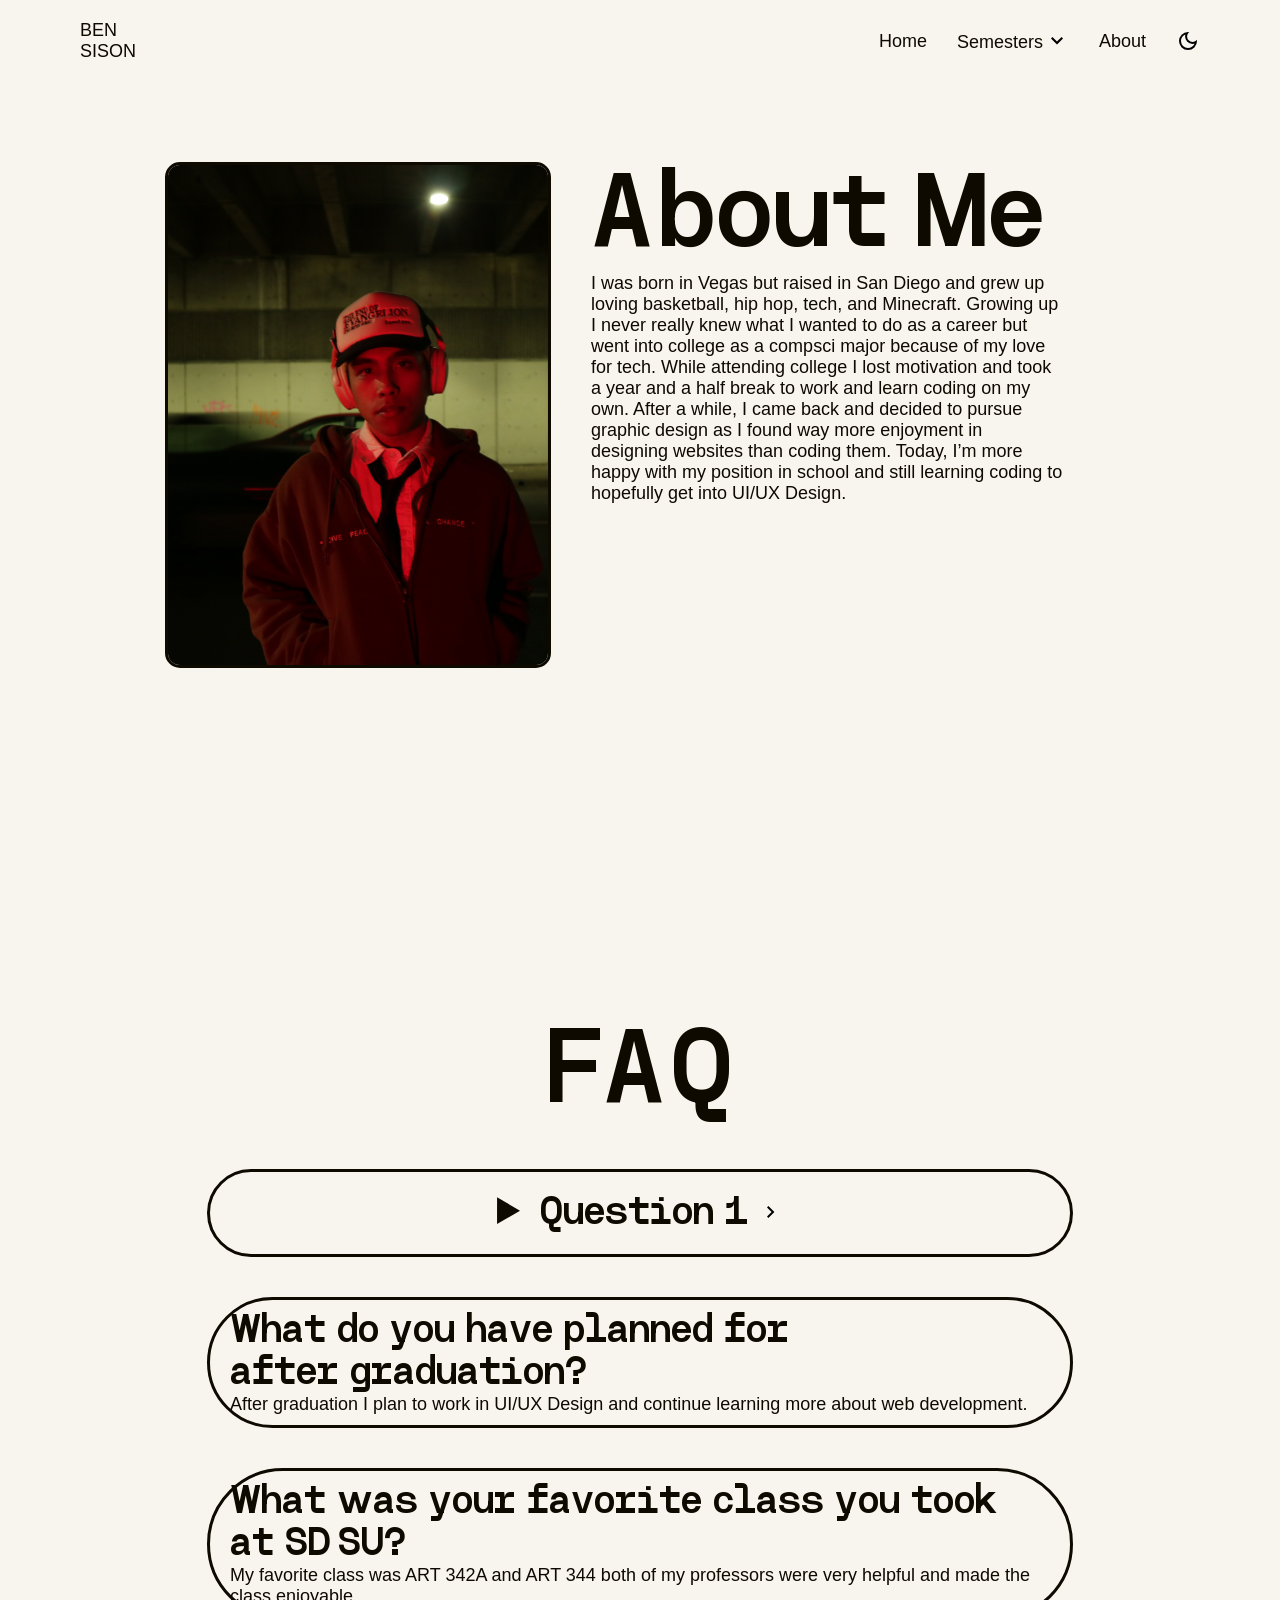
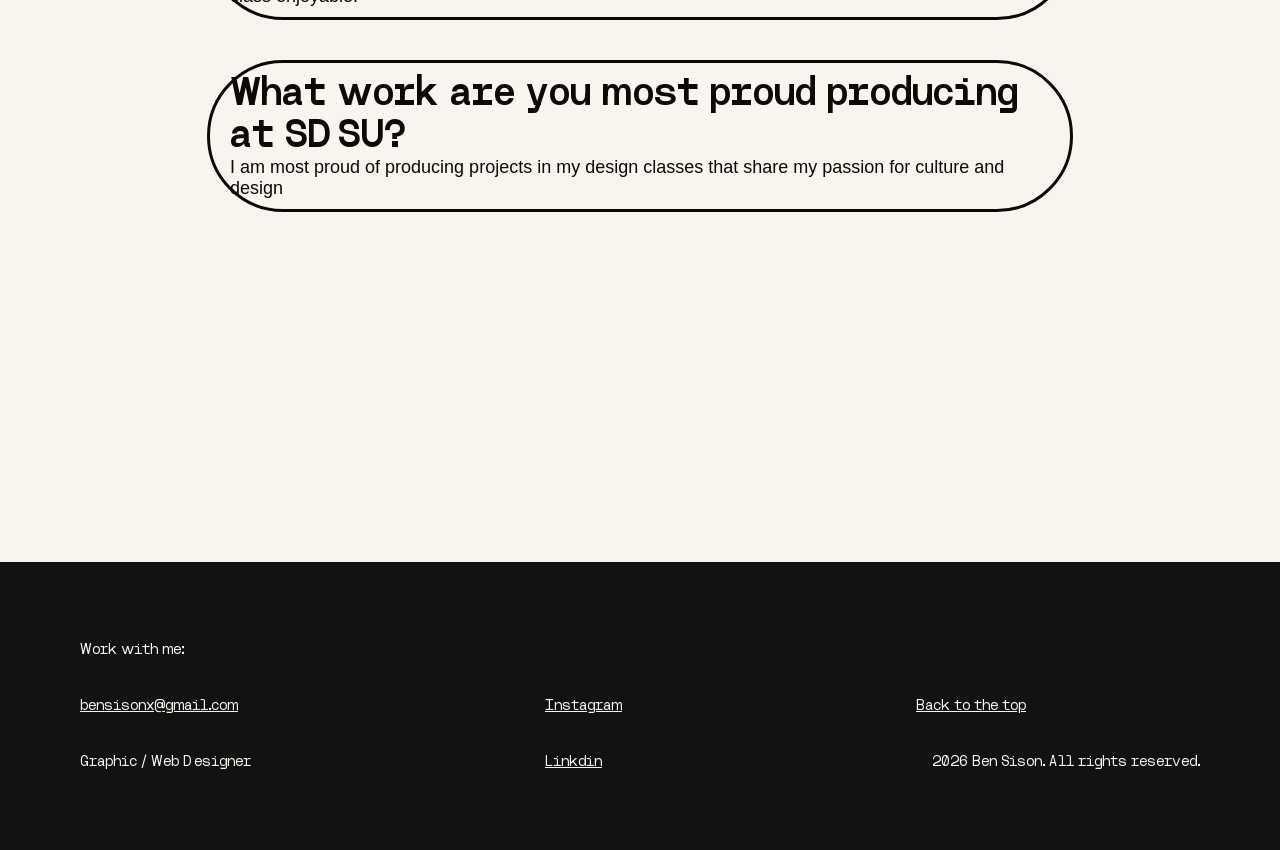
==== about.html @ 2ef9715c "Added Responsiveness Added responsiveness for mobile and tablet screen sizes. Added hamburger menu f" ====
<!DOCTYPE html>
<html lang="en">

<head>
    <meta name="viewport" content="width=device-width, initial-scale=1.0" />
    <title>About Me</title>
    <link rel="stylesheet" href="style.css" />
</head>

<body>
    <!-- Nav-->
    <nav>
        <div id="top" class="container">
            <div id="logo">
                BEN<br />SISON
            </div>
            <div id="nav_links">
                <div class="desktop_links">
                    <a href="index.html">Home</a>
                    <div class="semester_links">
                        <a>Semesters</a>
                        <img src="icons/arrow.svg" />
                    </div>
                    <a href="about.html">About</a>
                </div>
                <div class="hamburger">
                    <img src="icons/hamburger.svg" />
                </div>
                <img src="icons/dark_mode_24dp_000000_FILL0_wght400_GRAD0_opsz24.svg" />
            </div>
        </div>
    </nav>



    <!-- About-->
    <section id="about">
        <div class="container">
            <img src="images/about_me.jpg" />
            <div class="about_copy">
                <h1 class="semester_h1">About Me</h1>
                <p class="semester_p">
                    I was born in Vegas but raised in San Diego and grew up loving basketball, hip hop, tech, and
                    Minecraft.
                    Growing up I never really knew what I wanted to do as a career but went into college as a compsci
                    major
                    because of my love for tech. While attending college I lost motivation and took a year and a half
                    break
                    to work and learn coding on my own. After a while, I came back and decided to pursue graphic design
                    as I
                    found way more enjoyment in designing websites than coding them. Today, I’m more happy with my
                    position
                    in school and still learning coding to hopefully get into UI/UX Design.
                </p>
            </div>
        </div>
    </section>




    <!-- FAQ-->
    <section id="faq">
        <div class="container">
            <h2 class="semester_h1">FAQ</h2>
            <div class="question_container">
                <div class="q_inner_container">
                    <details>
                        <summary class="semester_h3">Question 1
                            <span>
                                <svg xmlns="http://www.w3.org/2000/svg" height="24px" viewBox="0 -960 960 960"
                                    width="24px" fill="#000000">
                                    <path d="M504-480 320-664l56-56 240 240-240 240-56-56 184-184Z" />
                                </svg>
                            </span>
                        </summary>
                        <div class="q_copy_cont">
                            <h3 class="semester_h3">What was your favorite project you produced at SDSU?</h3>
                            <p>My favorite project I produced at SDSU was my final project for ART 344 which was a
                                website that shared my passion for culture and design.</p>
                        </div>
                    </details>
                </div>
            </div>
            <div class="question_container">
                <div class="q_inner_container">
                    <h3 class="semester_h3">What do you have planned for after graduation?</h3>
                    <div class="q_copy_cont">
                        <p>After graduation I plan to work in UI/UX Design and continue learning more about web
                            development.</p>
                    </div>
                </div>
            </div>
            <div class="question_container">
                <div class="q_inner_container">
                    <h3 class="semester_h3">What was your favorite class you took at SDSU?</h3>
                    <div class="q_copy_cont">
                        <p>My favorite class was ART 342A and ART 344 both of my professors were very helpful and made
                            the class enjoyable.</p>
                    </div>
                </div>
            </div>
            <div class="question_container">
                <div class="q_inner_container">
                    <h3 class="semester_h3">What work are you most proud producing at SDSU?</h3>
                    <div class="q_copy_cont">
                        <p>I am most proud of producing projects in my design classes that share my passion for culture
                            and design</p>
                    </div>
                </div>
            </div>
        </div>
    </section>

</body>


<footer>

    <div class="container">
        <div id="contact_info">
            <p>Work with me:</p>
            <a href="mailto:bensisonx@gmail.com">bensisonx@gmail.com</a>
            <p>Graphic / Web Designer</p>
        </div>
        <div id="socials">
            <a href="https://www.instagram.com/benseeson/?hl=en" target="_blank">Instagram</a>
            <a href="https://www.linkedin.com/in/benjamin-sison-4508a122a" target="_blank">Linkdin</a>
        </div>
        <div id="copyright">
            <a href="#top">Back to the top</a>
            <p>&copy; 2026 Ben Sison. All rights reserved.</p>
        </div>
    </div>

</footer>

</html>
---- style.css ----
/*CSS comment*/

:root {
    --primary-bg-color: #F8F5EF;
    --primary-text-color: #0E0A00;
    --primary-font: 'Switzer', Arial, Helvetica, sans-serif;
    --secondary-font: 'Unnamed', Arial, Helvetica, sans-serif;
    --h1-desktop: 6em;
    --h2-desktop: 3.5em;
    --h3-desktop: 2.25em;
    --p-desktop: 1.125em;
    --h1-tablet: 5.375em;
    --h2-tablet: 2em;
    --h3-tablet: 1.5em;
    --p-tablet: 1em;
    --h1-mobile: 2.125em;
    --h2-mobile: 1.5em;
    --h3-mobile: 1em;
    --p-mobile: 0.875em;
}

@font-face {
    font-family: unnamed;
    src: url(fonts/heming_variable.ttf);
}

@font-face {
    font-family: switzer;
    src: url(font/Switzer-Medium.woff);
}

html {
    font-family: switzer, Arial, Helvetica, sans-serif;
    font-size: var(--p-desktop);
    color: #0E0A00;
}

.hook,
.subhook,
.semester_h1,
.semester_h2,
.semester_h3 {
    font-family: unnamed, Arial, Helvetica, sans-serif;
    font-weight: 600;
    margin: 0;
}

.semester_h1 {
    font-size: var(--h1-desktop);
}

.semester_h2 {
    font-size: var(--h2-desktop);
}

.semester_h3 {
    font-size: var(--h3-desktop);
}

p {
    margin: 0;
}

#hero,
#about {
    margin-top: 100px;
}

section {
    margin: 350px 80px 350px 80px;
}


.breadcrumbs {
    display: flex;
    flex-direction: column;
    gap: 40px;
}

.breadcrumb {
    width: 8px;
    height: 8px;
    background-color: #0E0A00;
}

/* NAV CSS */

nav .container {
    display: flex;
    justify-content: space-between;
}

#nav_links {
    display: flex;
    align-items: center;
    gap: 30px;
}

.desktop_links {
    display: flex;
    align-items: center;
    gap: 30px;
}

#nav_links a {
    color: #0E0A00;
    text-decoration: none;
    font-weight: 400;
}

nav {
    margin: 0 80px;
}

.semester_links {
    display: flex;
    align-items: flex-end;
    gap: 2px;
}

.semester_links img {
    transform: rotate(90deg);
}

.hamburger {
    display: none;
}

/* BODY CSS */

body {
    margin: 0;
    padding-top: 20px;
    background-color: #F8F5EF;
}

.hook {
    font-size: 11vw;
    line-height: 10vw;
}

.subhook {
    display: flex;
    align-items: baseline;
    gap: 5px;
    color: rgba(0, 0, 0, 0.3);
}

.sub_arrow {
    transform: rotate(90deg);
    display: inline-block;
}

#hero .hero_container {
    margin: 100px 0 0 0;
    display: flex;
    justify-content: space-between;
    align-items: last baseline;
}

/* SECTION CSS */

section .container.semesters {
    max-width: 950px;
    margin: 0 auto;
    display: flex;
    flex-direction: column;
    gap: 20px;
}

.semester_p {
    width: 90%;
}

.image_container {
    width: auto;
    height: auto;
    display: flex;
    justify-content: space-between;
    gap: 0;
}

.image_container img {
    width: 32%;
    aspect-ratio: 4 / 3;
    object-fit: cover;
    border: #0E0A00 solid 3px;
    border-radius: 15px;
}

/* ABOUT CSS */

#about .container {
    display: flex;
    justify-content: space-between;
    align-items: flex-start;
    max-width: 950px;
    margin: 0 auto;
    gap: 40px;
}

#about .container img {
    width: 40%;
    height: 500px;
    object-fit: cover;
    border: #0E0A00 solid 3px;
    border-radius: 15px;
}

.about_copy p {
    text-wrap: pretty;
}

/* FAQ CSS */

#faq .container {
    display: flex;
    flex-direction: column;
    align-items: center;
    gap: 40px;
    padding: 0 150px;
}

#faq .container .semester_h1 {
    align-self: center;
}

.question_container {
    border: #0E0A00 solid 3px;
    padding: 10px 20px;
    border-radius: 150px;
    width: 100%;
    display: flex;
    justify-content: center;
}

.q_inner_container details .semester_h3 {
    padding: 10px 0;
}

.semester_h3 {
    text-wrap: pretty;
}

/* FOOTER CSS */

footer {
    font-family: unnamed, Arial, Helvetica, sans-serif;
    font-weight: 400;
    margin: 0;
}

footer a {
    color: #F8F5EF;
    text-decoration: underline;
}

footer .container {
    background-color: #121212;
    color: #F8F5EF;
    font-size: 15px;
    display: flex;
    justify-content: space-between;
    align-items: flex-end;
    padding: 80px;
}

#contact_info,
#socials,
#copyright {
    display: flex;
    flex-direction: column;
    gap: 40px;
}

/*Tablet CSS*/

@media only screen and (max-width: 992px) {

    html {
        font-size: var(--p-tablet);
    }

    .semester_h1 {
        font-size: var(--h1-tablet);
    }

    .semester_h2 {
        font-size: var(--h2-tablet);
    }

    .semester_h3 {
        font-size: var(--h3-tablet);
    }

    nav {
        margin: 0 30px;
    }

    .hook {
        font-size: 15vw;
        line-height: 13vw;
    }

    section {
        margin: 180px 30px;
    }

    #hero .hero_container {
        margin: 100px 0 0 0;
        display: flex;
        flex-direction: column;
        align-items: center;
        gap: 10px;
    }

    #section-1 .container,
    #section-2 .container,
    #section-3 .container,
    #section-4 .container,
    #section-5 .container,
    #section-6 .container {
        margin: 0;
        display: flex;
        flex-direction: column;
        gap: 20px;
    }

    #about .container {
        display: flex;
        justify-content: space-between;
        align-items: flex-start;
        padding: 0;
        gap: 40px;
    }

    #faq .container {
        gap: 40px;
        padding: 30px;
    }

}


/*Mobile CSS*/

@media only screen and (max-width: 478px) {

    html {
        font-size: var(--p-mobile);
    }

    .semester_h1 {
        font-size: var(--h1-mobile);
    }

    .semester_h2 {
        font-size: var(--h2-mobile);
    }

    .semester_h3 {
        font-size: var(--h3-mobile);
    }

    p {
        text-wrap: pretty;
    }

    nav {
        margin: 0 30px;
    }

    #nav_links {
        gap: 10px;
    }

    .desktop_links {
        display: none;
    }

    .hamburger {
        display: flex;
        align-items: center;
    }

    section {
        margin: 180px 30px;
    }

    #hero .hero_container {
        display: flex;
        flex-direction: column;
        align-items: center;
        gap: 10px;
    }

    .hook {
        font-size: 13vw;
        line-height: 13vw;
    }

    #section-1 .container,
    #section-2 .container,
    #section-3 .container,
    #section-4 .container,
    #section-5 .container,
    #section-6 .container {
        margin: 0;
        display: flex;
        flex-direction: column;
        gap: 20px;
    }

    .image_container {
        display: flex;
        flex-direction: column;
        justify-content: space-between;
        gap: 10px;
    }

    .image_container img {
        width: 100%;
        aspect-ratio: 4 / 3;
        object-fit: cover;
        border: #0E0A00 solid 3px;
        border-radius: 15px;
    }

    #about .container {
        display: flex;
        justify-content: space-between;
        align-items: flex-start;
        padding: 0;
        gap: 40px;
    }

    #faq .container {
        gap: 10px;
        padding: 30px;
    }

    footer .container {
        flex-direction: column;
        align-items: center;
        padding: 30px;
        gap: 40px;
        text-align: center;
    }

    #contact_info,
    #socials,
    #copyright {
        display: flex;
        flex-direction: column;
        gap: 15px;
    }


}
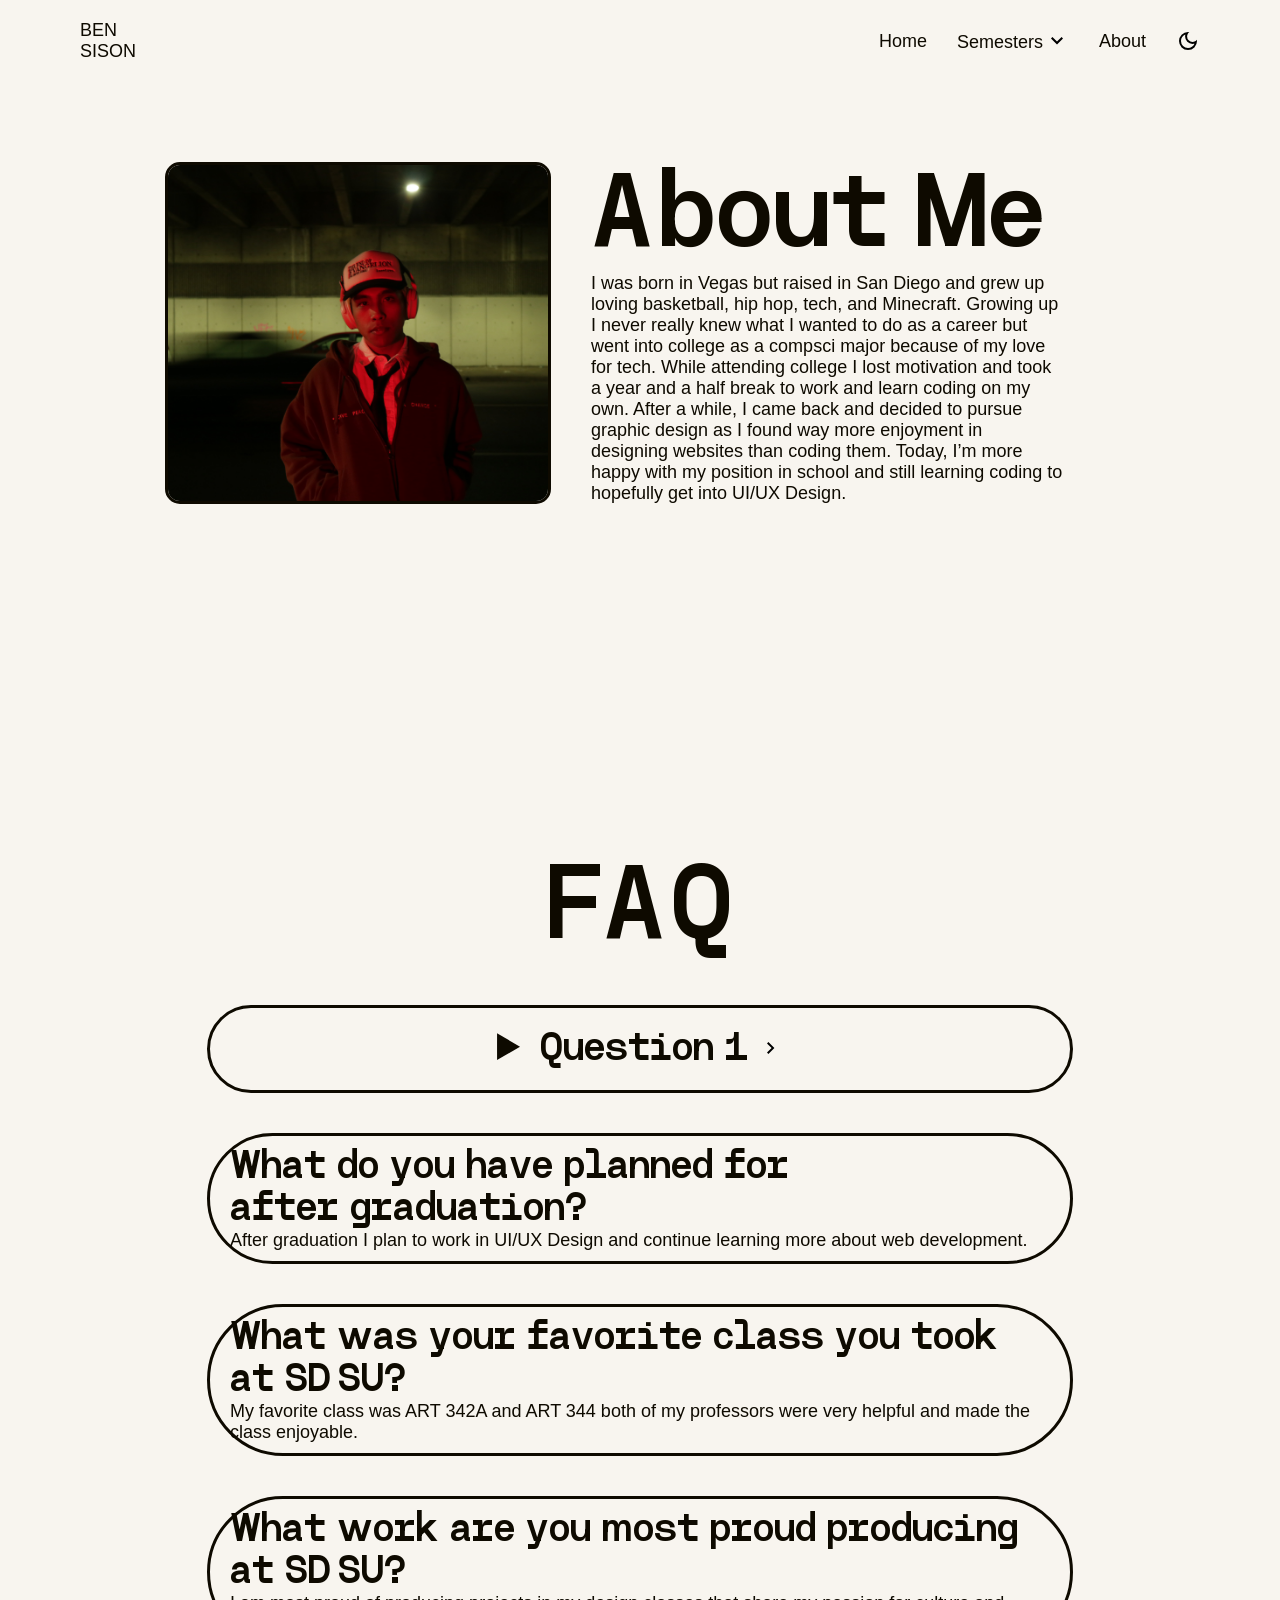
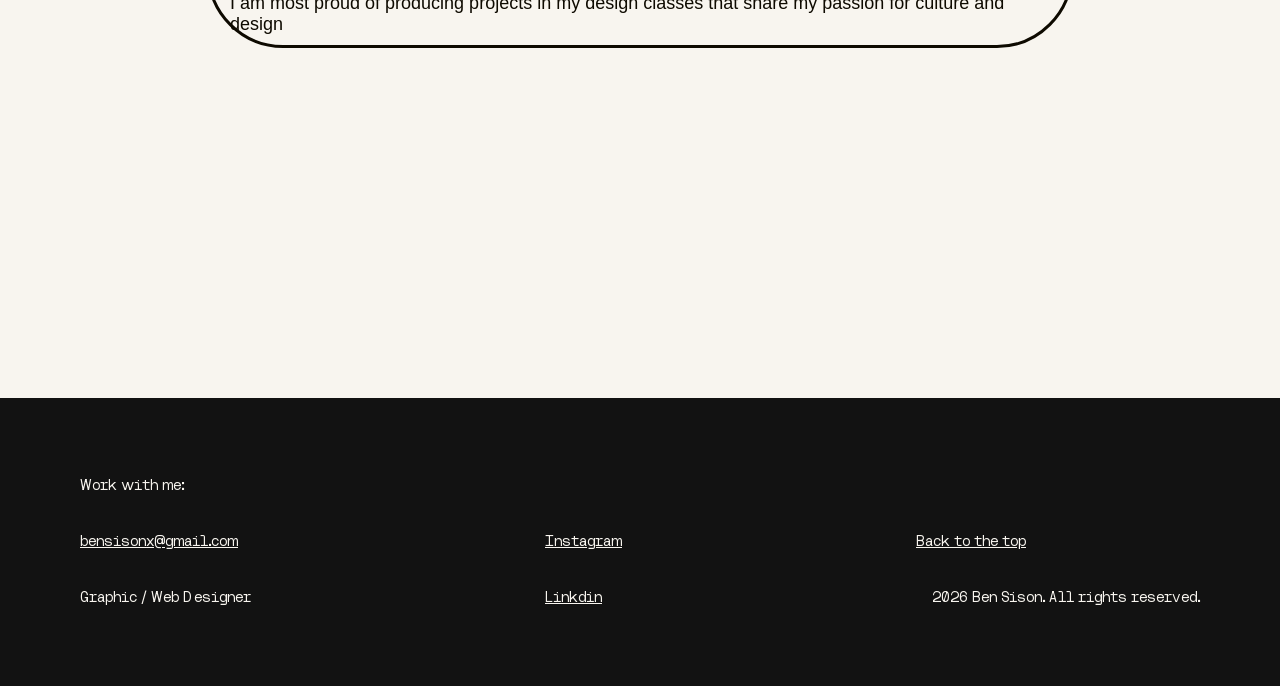
==== commit c920d8b6: "Separated Responsive CSS Separated responsive CSS into it's own file. Fixed about page responsivenes" ====
--- a/about.html
+++ b/about.html
@@ -5,6 +5,7 @@
     <meta name="viewport" content="width=device-width, initial-scale=1.0" />
     <title>About Me</title>
     <link rel="stylesheet" href="style.css" />
+    <link rel="stylesheet" href="responsive.css" />
 </head>
 
 <body>
@@ -36,6 +37,7 @@
     <!-- About-->
     <section id="about">
         <div class="container">
+            <h1 class="semester_h1 mobile">About Me</h1>
             <img src="images/about_me.jpg" />
             <div class="about_copy">
                 <h1 class="semester_h1">About Me</h1>
--- a/style.css
+++ b/style.css
@@ -13,8 +13,8 @@
     --h2-tablet: 2em;
     --h3-tablet: 1.5em;
     --p-tablet: 1em;
-    --h1-mobile: 2.125em;
-    --h2-mobile: 1.5em;
+    --h1-mobile: 2.5em;
+    --h2-mobile: 1.75em;
     --h3-mobile: 1em;
     --p-mobile: 0.875em;
 }
@@ -139,11 +139,9 @@
     line-height: 10vw;
 }
 
-.subhook {
-    display: flex;
-    align-items: baseline;
-    gap: 5px;
+.subhook a {
     color: rgba(0, 0, 0, 0.3);
+    font-weight: 400;
 }
 
 .sub_arrow {
@@ -193,7 +191,7 @@
 #about .container {
     display: flex;
     justify-content: space-between;
-    align-items: flex-start;
+    align-items: stretch;
     max-width: 950px;
     margin: 0 auto;
     gap: 40px;
@@ -201,7 +199,6 @@
 
 #about .container img {
     width: 40%;
-    height: 500px;
     object-fit: cover;
     border: #0E0A00 solid 3px;
     border-radius: 15px;
@@ -209,6 +206,10 @@
 
 .about_copy p {
     text-wrap: pretty;
+}
+
+.semester_h1.mobile {
+    display: none;
 }
 
 /* FAQ CSS */
@@ -271,189 +272,4 @@
     display: flex;
     flex-direction: column;
     gap: 40px;
-}
-
-/*Tablet CSS*/
-
-@media only screen and (max-width: 992px) {
-
-    html {
-        font-size: var(--p-tablet);
-    }
-
-    .semester_h1 {
-        font-size: var(--h1-tablet);
-    }
-
-    .semester_h2 {
-        font-size: var(--h2-tablet);
-    }
-
-    .semester_h3 {
-        font-size: var(--h3-tablet);
-    }
-
-    nav {
-        margin: 0 30px;
-    }
-
-    .hook {
-        font-size: 15vw;
-        line-height: 13vw;
-    }
-
-    section {
-        margin: 180px 30px;
-    }
-
-    #hero .hero_container {
-        margin: 100px 0 0 0;
-        display: flex;
-        flex-direction: column;
-        align-items: center;
-        gap: 10px;
-    }
-
-    #section-1 .container,
-    #section-2 .container,
-    #section-3 .container,
-    #section-4 .container,
-    #section-5 .container,
-    #section-6 .container {
-        margin: 0;
-        display: flex;
-        flex-direction: column;
-        gap: 20px;
-    }
-
-    #about .container {
-        display: flex;
-        justify-content: space-between;
-        align-items: flex-start;
-        padding: 0;
-        gap: 40px;
-    }
-
-    #faq .container {
-        gap: 40px;
-        padding: 30px;
-    }
-
-}
-
-
-/*Mobile CSS*/
-
-@media only screen and (max-width: 478px) {
-
-    html {
-        font-size: var(--p-mobile);
-    }
-
-    .semester_h1 {
-        font-size: var(--h1-mobile);
-    }
-
-    .semester_h2 {
-        font-size: var(--h2-mobile);
-    }
-
-    .semester_h3 {
-        font-size: var(--h3-mobile);
-    }
-
-    p {
-        text-wrap: pretty;
-    }
-
-    nav {
-        margin: 0 30px;
-    }
-
-    #nav_links {
-        gap: 10px;
-    }
-
-    .desktop_links {
-        display: none;
-    }
-
-    .hamburger {
-        display: flex;
-        align-items: center;
-    }
-
-    section {
-        margin: 180px 30px;
-    }
-
-    #hero .hero_container {
-        display: flex;
-        flex-direction: column;
-        align-items: center;
-        gap: 10px;
-    }
-
-    .hook {
-        font-size: 13vw;
-        line-height: 13vw;
-    }
-
-    #section-1 .container,
-    #section-2 .container,
-    #section-3 .container,
-    #section-4 .container,
-    #section-5 .container,
-    #section-6 .container {
-        margin: 0;
-        display: flex;
-        flex-direction: column;
-        gap: 20px;
-    }
-
-    .image_container {
-        display: flex;
-        flex-direction: column;
-        justify-content: space-between;
-        gap: 10px;
-    }
-
-    .image_container img {
-        width: 100%;
-        aspect-ratio: 4 / 3;
-        object-fit: cover;
-        border: #0E0A00 solid 3px;
-        border-radius: 15px;
-    }
-
-    #about .container {
-        display: flex;
-        justify-content: space-between;
-        align-items: flex-start;
-        padding: 0;
-        gap: 40px;
-    }
-
-    #faq .container {
-        gap: 10px;
-        padding: 30px;
-    }
-
-    footer .container {
-        flex-direction: column;
-        align-items: center;
-        padding: 30px;
-        gap: 40px;
-        text-align: center;
-    }
-
-    #contact_info,
-    #socials,
-    #copyright {
-        display: flex;
-        flex-direction: column;
-        gap: 15px;
-    }
-
-
 }
--- a/responsive.css
+++ b/responsive.css
@@ -0,0 +1,214 @@
+/*Tablet CSS*/
+
+:root {
+    --primary-bg-color: #F8F5EF;
+    --primary-text-color: #0E0A00;
+    --primary-font: 'Switzer', Arial, Helvetica, sans-serif;
+    --secondary-font: 'Unnamed', Arial, Helvetica, sans-serif;
+    --h1-desktop: 6em;
+    --h2-desktop: 3.5em;
+    --h3-desktop: 2.25em;
+    --p-desktop: 1.125em;
+    --h1-tablet: 5.375em;
+    --h2-tablet: 2em;
+    --h3-tablet: 1.5em;
+    --p-tablet: 1em;
+    --h1-mobile: 2.5em;
+    --h2-mobile: 1.75em;
+    --h3-mobile: 1em;
+    --p-mobile: 0.875em;
+}
+
+@font-face {
+    font-family: unnamed;
+    src: url(fonts/heming_variable.ttf);
+}
+
+@font-face {
+    font-family: switzer;
+    src: url(font/Switzer-Medium.woff);
+}
+
+@media only screen and (max-width: 992px) {
+
+    html {
+        font-size: var(--p-tablet);
+    }
+
+    .semester_h1 {
+        font-size: var(--h1-tablet);
+    }
+
+    .semester_h2 {
+        font-size: var(--h2-tablet);
+    }
+
+    .semester_h3 {
+        font-size: var(--h3-tablet);
+    }
+
+    nav {
+        margin: 0 30px;
+    }
+
+    .hook {
+        font-size: 15vw;
+        line-height: 13vw;
+    }
+
+    section {
+        margin: 180px 30px;
+    }
+
+    #hero .hero_container {
+        margin: 100px 0 0 0;
+        display: flex;
+        flex-direction: column;
+        align-items: center;
+        gap: 10px;
+    }
+
+    section .container.semesters {
+        margin: 0;
+        display: flex;
+        flex-direction: column;
+        gap: 20px;
+    }
+
+    .container .about_copy .semester_h1 {
+        font-size: clamp(2em, 9vw, var(--h1-tablet));
+    }
+
+    #faq .container {
+        gap: 40px;
+        padding: 30px;
+    }
+
+}
+
+
+/*Mobile CSS*/
+
+@media only screen and (max-width: 478px) {
+
+    html {
+        font-size: var(--p-mobile);
+    }
+
+    .semester_h1 {
+        font-size: var(--h1-mobile);
+    }
+
+    .semester_h2 {
+        font-size: var(--h2-mobile);
+    }
+
+    .semester_h3 {
+        font-size: var(--h3-mobile);
+    }
+
+    p {
+        text-wrap: pretty;
+    }
+
+    nav {
+        margin: 0 20px;
+    }
+
+    #nav_links {
+        gap: 10px;
+    }
+
+    .desktop_links {
+        display: none;
+    }
+
+    .hamburger {
+        display: flex;
+        align-items: center;
+    }
+
+    section {
+        margin: 180px 20px;
+    }
+
+    .semester_p {
+        width: 100%;
+    }
+
+    #hero .hero_container {
+        display: flex;
+        flex-direction: column;
+        align-items: center;
+        gap: 10px;
+    }
+
+    .hook {
+        font-size: 13vw;
+        line-height: 13vw;
+    }
+
+    .image_container {
+        display: flex;
+        flex-direction: column;
+        justify-content: space-between;
+        gap: 10px;
+    }
+
+    .image_container img {
+        width: 100%;
+        aspect-ratio: 4 / 3;
+        object-fit: cover;
+        border: #0E0A00 solid 3px;
+        border-radius: 15px;
+    }
+
+    #about .container {
+        display: flex;
+        flex-direction: column;
+        justify-content: space-between;
+        align-items: center;
+        margin: 0 auto;
+        gap: 20px;
+        width: 90%;
+    }
+
+    .semester_h1.mobile {
+        display: block;
+    }
+
+    .about_copy .semester_h1 {
+        display: none;
+    }
+
+    #about .container img {
+        width: 80%;
+        aspect-ratio: 3.5 / 4;
+        object-fit: cover;
+        border: #0E0A00 solid 3px;
+        border-radius: 15px;
+    }
+
+    #faq .container {
+        gap: 10px;
+        padding: 20px;
+    }
+
+    footer .container {
+        flex-direction: column;
+        align-items: center;
+        padding: 20px;
+        gap: 40px;
+        text-align: center;
+    }
+
+    #contact_info,
+    #socials,
+    #copyright {
+        display: flex;
+        flex-direction: column;
+        gap: 15px;
+    }
+
+
+}
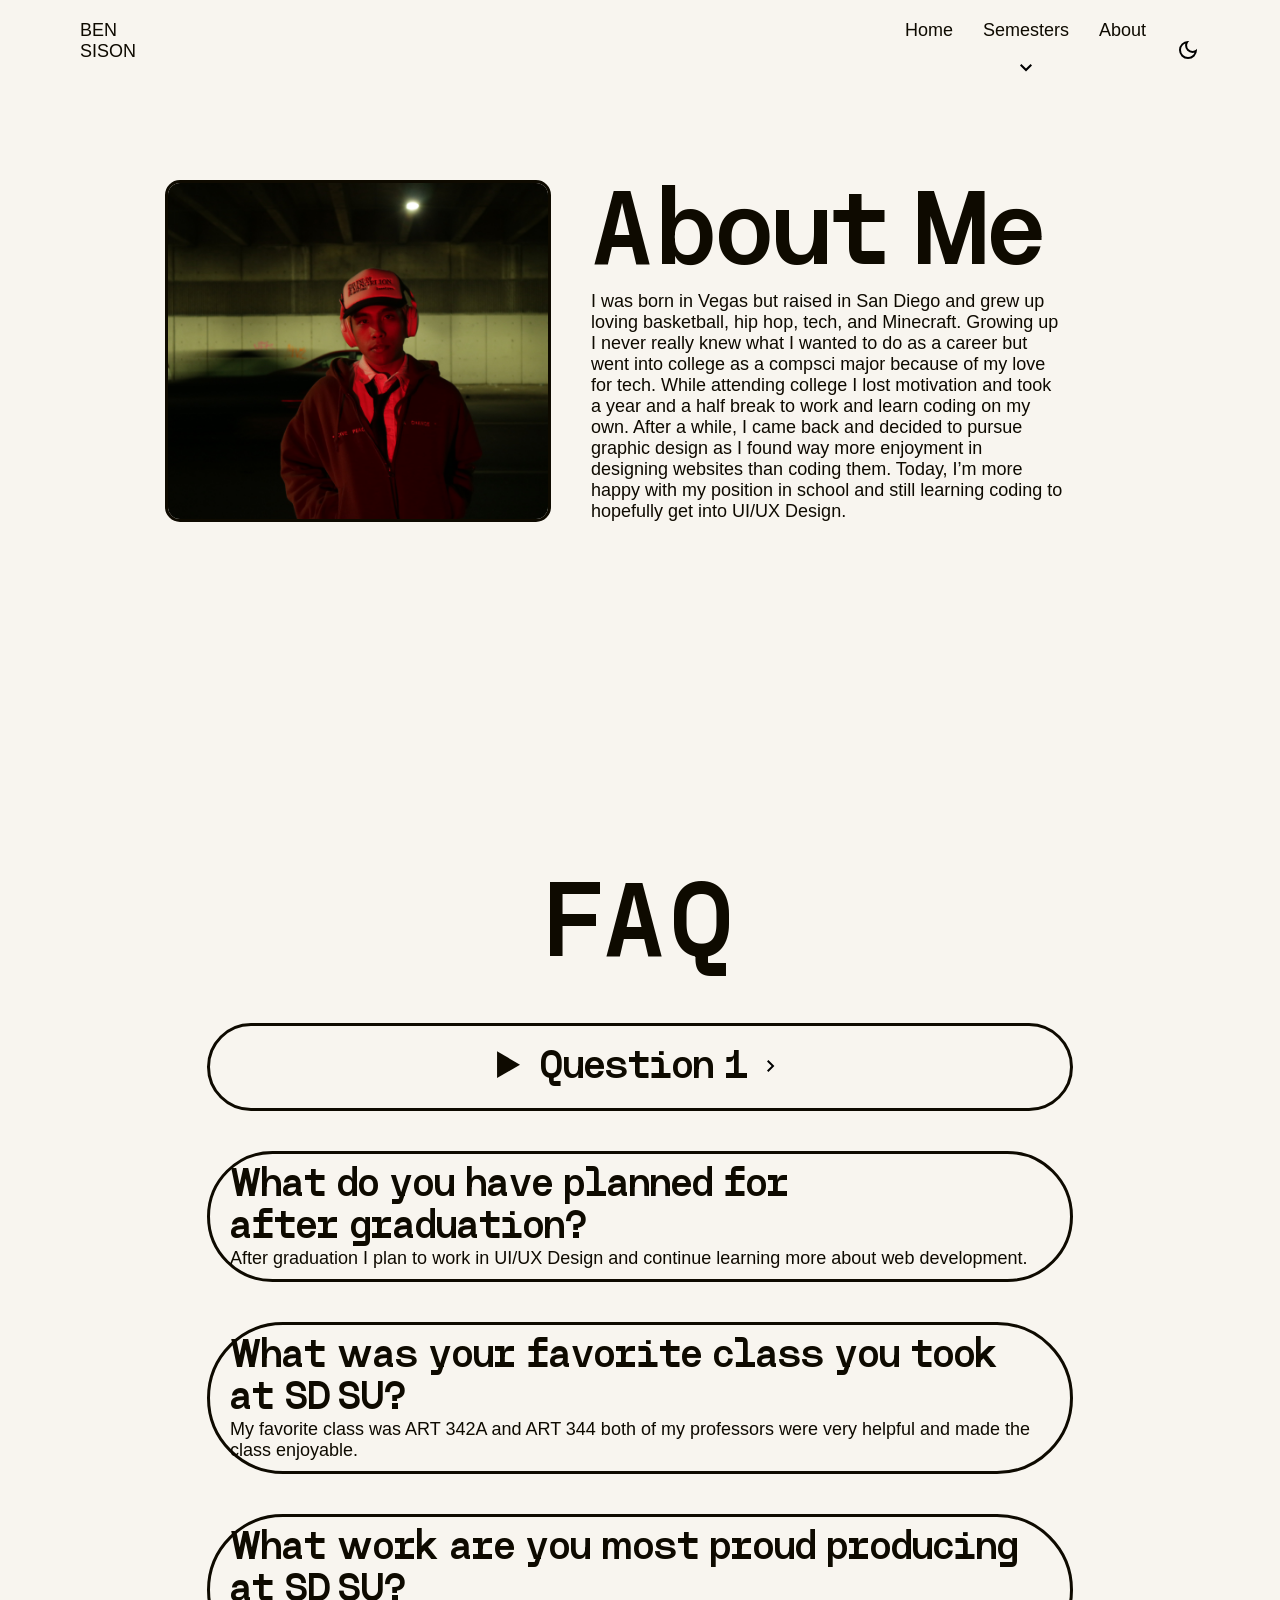
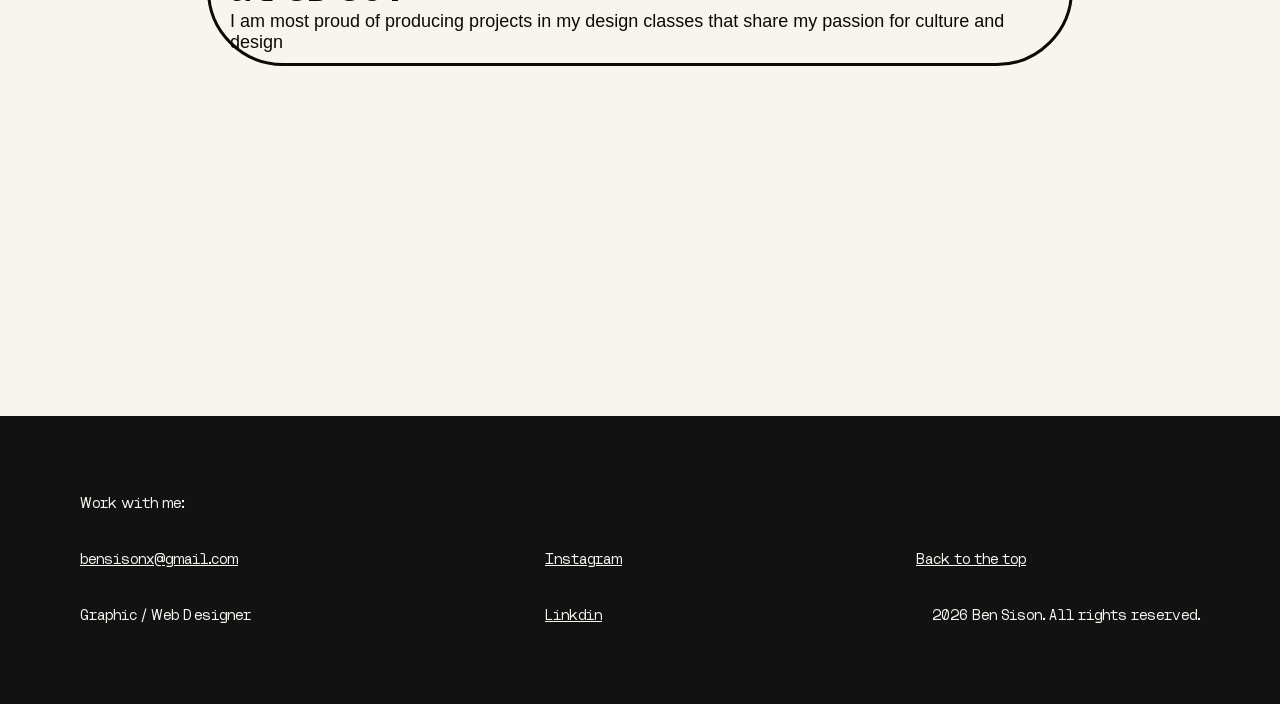
==== commit 5437215a: "Desktop Semesters Dropdown I added desktop drowdown for semester menu. I also added smooth scrolling" ====
--- a/about.html
+++ b/about.html
@@ -11,6 +11,19 @@
 <body>
     <!-- Nav-->
     <nav>
+        <div id="mobile-menu">
+            <div class="exit-icon">
+                <img src="icons/exit-icon.svg" alt="exit" onclick="showMobileLinks()"/>
+            </div>
+            <a href="index.html">Home</a>
+            <div class="semester_links">
+                <div class="semester-hover">
+                    <a>Semesters</a>
+                    <img src="icons/arrow.svg" />
+                </div>
+            </div>
+            <a href="about.html">About</a>
+        </div>
         <div id="top" class="container">
             <div id="logo">
                 BEN<br />SISON
@@ -19,13 +32,15 @@
                 <div class="desktop_links">
                     <a href="index.html">Home</a>
                     <div class="semester_links">
-                        <a>Semesters</a>
-                        <img src="icons/arrow.svg" />
+                        <div class="semester-hover">
+                            <a>Semesters</a>
+                            <img src="icons/arrow.svg" />
+                        </div>
                     </div>
                     <a href="about.html">About</a>
                 </div>
                 <div class="hamburger">
-                    <img src="icons/hamburger.svg" />
+                    <img src="icons/hamburger.svg" onclick="showMobileLinks()" />
                 </div>
                 <img src="icons/dark_mode_24dp_000000_FILL0_wght400_GRAD0_opsz24.svg" />
             </div>
@@ -114,9 +129,6 @@
         </div>
     </section>
 
-</body>
-
-
 <footer>
 
     <div class="container">
@@ -137,4 +149,8 @@
 
 </footer>
 
+<script src="script.js"></script>
+
+</body>
+
 </html>
--- a/style.css
+++ b/style.css
@@ -3,7 +3,7 @@
 :root {
     --primary-bg-color: #F8F5EF;
     --primary-text-color: #0E0A00;
-    --primary-font: 'Switzer', Arial, Helvetica, sans-serif;
+    --primary-font: 'Switzer', Helvetica, Arial, sans-serif;
     --secondary-font: 'Unnamed', Arial, Helvetica, sans-serif;
     --h1-desktop: 6em;
     --h2-desktop: 3.5em;
@@ -17,6 +17,7 @@
     --h2-mobile: 1.75em;
     --h3-mobile: 1em;
     --p-mobile: 0.875em;
+    scroll-behavior: smooth;
 }
 
 @font-face {
@@ -98,8 +99,12 @@
 
 .desktop_links {
     display: flex;
-    align-items: center;
+    align-items: baseline;
     gap: 30px;
+}
+
+#mobile-menu {
+    display: none;
 }
 
 #nav_links a {
@@ -114,12 +119,36 @@
 
 .semester_links {
     display: flex;
-    align-items: flex-end;
-    gap: 2px;
-}
-
-.semester_links img {
+    flex-direction: column;
+    position: relative;
+}
+
+.semester-hover {
+    display: flex;
+    flex-direction: column;
+    align-items: center;
+    gap: 15px;
+}
+
+.semester-hover img {
     transform: rotate(90deg);
+}
+
+.semester-main {
+    display: flex;
+    align-items: center;
+}
+
+.semester-dropdown {
+    display: none;
+}
+
+.semester-dropdown.open {
+    display: flex;
+    flex-direction: column;
+    gap: 10px;
+    position: absolute;
+    top: 100%;
 }
 
 .hamburger {
--- a/responsive.css
+++ b/responsive.css
@@ -123,6 +123,35 @@
         display: none;
     }
 
+    #mobile-menu {
+        display: none;
+    }
+
+    #mobile-menu.open {
+        display: flex;
+        flex-direction: column;
+        align-items: flex-end;
+        gap: 20px;
+        position: fixed;
+        top: 0;
+        right: 0;
+        width: 100%;
+        height: 100vh;
+        padding: 20px;
+        font-size: var(--p-desktop);
+        background-color: var(--primary-bg-color);
+    }
+
+    #mobile-menu a {
+        color: #0E0A00;
+        text-decoration: none;
+    }
+
+    .mobile-links .semesterlinks {
+        display: flex;
+        align-items: center;
+    }
+
     .hamburger {
         display: flex;
         align-items: center;
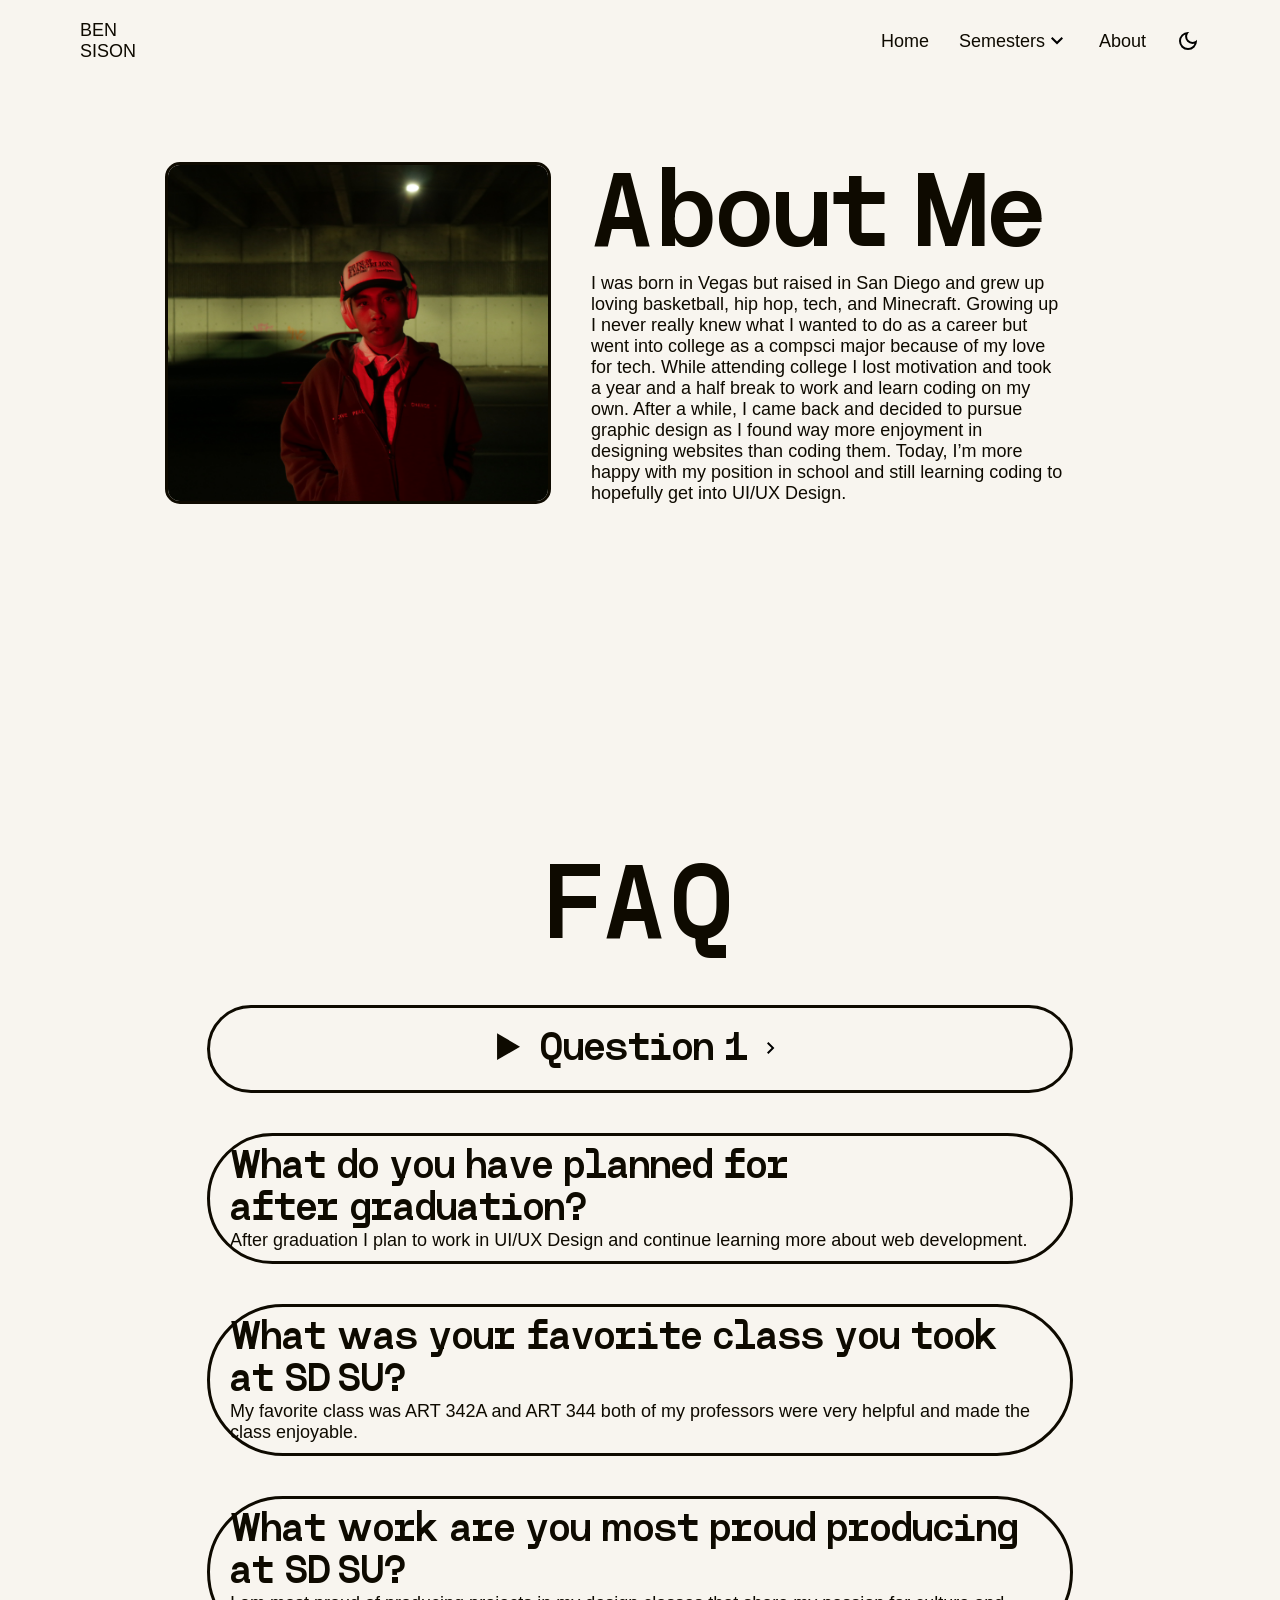
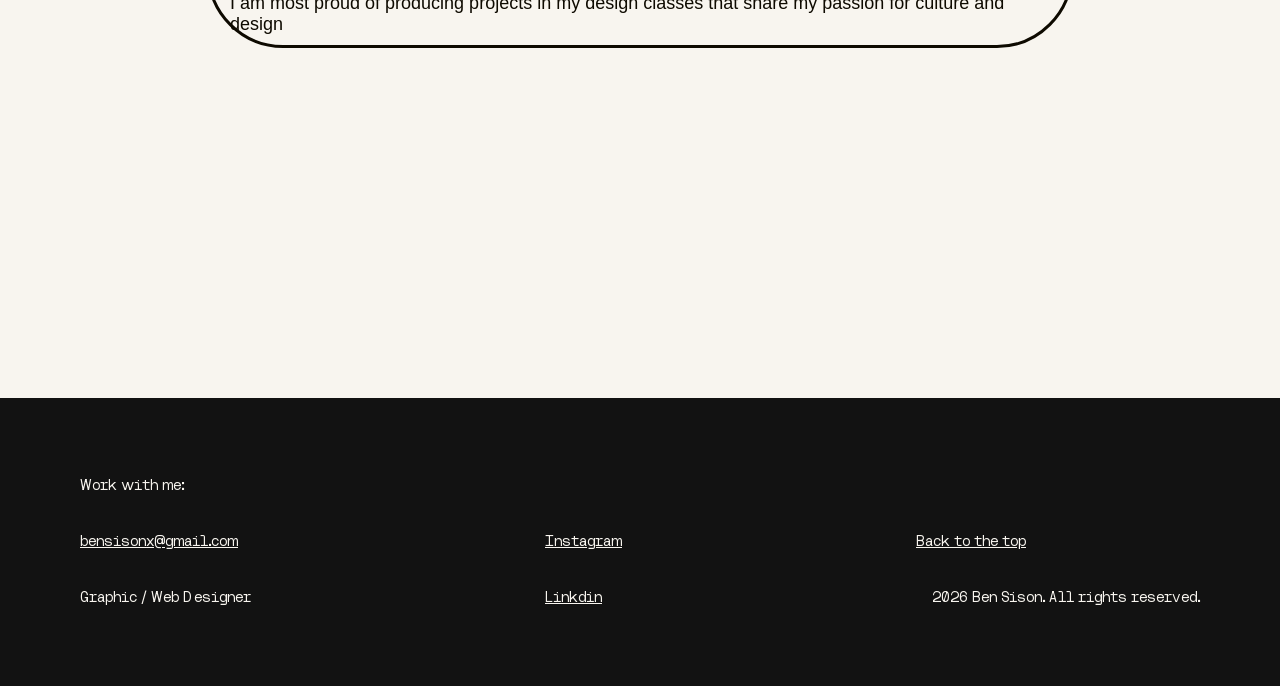
==== commit 5e55118b: "Menu Functionality I made it so that dropdown semester links are included in across all screen sizes" ====
--- a/about.html
+++ b/about.html
@@ -13,13 +13,23 @@
     <nav>
         <div id="mobile-menu">
             <div class="exit-icon">
-                <img src="icons/exit-icon.svg" alt="exit" onclick="showMobileLinks()"/>
+                <img src="icons/exit-icon.svg" alt="exit" onclick="showMobileLinks()" />
             </div>
             <a href="index.html">Home</a>
-            <div class="semester_links">
+             <div class="semester_links">
                 <div class="semester-hover">
-                    <a>Semesters</a>
-                    <img src="icons/arrow.svg" />
+                    <div class="semester-main">
+                        <a>Semesters</a>
+                        <img src="icons/arrow.svg" />
+                    </div>
+                    <div class="semester-dropdown">
+                        <a href="index.html#section-1" class="semester-option" onclick="showMobileLinks()">Semester 1</a>
+                        <a href="#section-3" class="semester-option" onclick="showMobileLinks()">Semester 3</a>
+                        <a href="#section-4" class="semester-option" onclick="showMobileLinks()">Semester 4</a>
+                        <a href="#section-2" class="semester-option" onclick="showMobileLinks()">Semester 2</a>
+                        <a href="#section-5" class="semester-option" onclick="showMobileLinks()">Semester 5</a>
+                        <a href="#section-6" class="semester-option" onclick="showMobileLinks()">Semester 6</a>
+                    </div>
                 </div>
             </div>
             <a href="about.html">About</a>
@@ -33,8 +43,18 @@
                     <a href="index.html">Home</a>
                     <div class="semester_links">
                         <div class="semester-hover">
-                            <a>Semesters</a>
-                            <img src="icons/arrow.svg" />
+                            <div class="semester-main">
+                                <a>Semesters</a>
+                                <img src="icons/arrow.svg" />
+                            </div>
+                            <div class="semester-dropdown">
+                                <a href="https://bsison-sdsu.github.io/art444_bsison_college_timeline_site/index.html#section-1">Semester 1</a>
+                                <a href="https://bsison-sdsu.github.io/art444_bsison_college_timeline_site/index.html#section-2">Semester 2</a>
+                                <a href="https://bsison-sdsu.github.io/art444_bsison_college_timeline_site/index.html#section-3">Semester 3</a>
+                                <a href="https://bsison-sdsu.github.io/art444_bsison_college_timeline_site/index.html#section-4">Semester 4</a>
+                                <a href="https://bsison-sdsu.github.io/art444_bsison_college_timeline_site/index.html#section-5">Semester 5</a>
+                                <a href="https://bsison-sdsu.github.io/art444_bsison_college_timeline_site/index.html#section-6">Semester 6</a>
+                            </div>
                         </div>
                     </div>
                     <a href="about.html">About</a>
@@ -129,27 +149,27 @@
         </div>
     </section>
 
-<footer>
+    <footer>
 
-    <div class="container">
-        <div id="contact_info">
-            <p>Work with me:</p>
-            <a href="mailto:bensisonx@gmail.com">bensisonx@gmail.com</a>
-            <p>Graphic / Web Designer</p>
+        <div class="container">
+            <div id="contact_info">
+                <p>Work with me:</p>
+                <a href="mailto:bensisonx@gmail.com">bensisonx@gmail.com</a>
+                <p>Graphic / Web Designer</p>
+            </div>
+            <div id="socials">
+                <a href="https://www.instagram.com/benseeson/?hl=en" target="_blank">Instagram</a>
+                <a href="https://www.linkedin.com/in/benjamin-sison-4508a122a" target="_blank">Linkdin</a>
+            </div>
+            <div id="copyright">
+                <a href="#top">Back to the top</a>
+                <p>&copy; 2026 Ben Sison. All rights reserved.</p>
+            </div>
         </div>
-        <div id="socials">
-            <a href="https://www.instagram.com/benseeson/?hl=en" target="_blank">Instagram</a>
-            <a href="https://www.linkedin.com/in/benjamin-sison-4508a122a" target="_blank">Linkdin</a>
-        </div>
-        <div id="copyright">
-            <a href="#top">Back to the top</a>
-            <p>&copy; 2026 Ben Sison. All rights reserved.</p>
-        </div>
-    </div>
 
-</footer>
+    </footer>
 
-<script src="script.js"></script>
+    <script src="script.js"></script>
 
 </body>
 
--- a/style.css
+++ b/style.css
@@ -149,6 +149,7 @@
     gap: 10px;
     position: absolute;
     top: 100%;
+    background-color: var(--primary-bg-color);
 }
 
 .hamburger {
--- a/responsive.css
+++ b/responsive.css
@@ -140,6 +140,7 @@
         padding: 20px;
         font-size: var(--p-desktop);
         background-color: var(--primary-bg-color);
+        z-index: 999;
     }
 
     #mobile-menu a {
@@ -157,6 +158,13 @@
         align-items: center;
     }
 
+    .semester-dropdown.open {
+        display: flex;
+        flex-direction: column;
+        position: static;
+        gap: 10px;
+        top: 100%;
+    }
     section {
         margin: 180px 20px;
     }
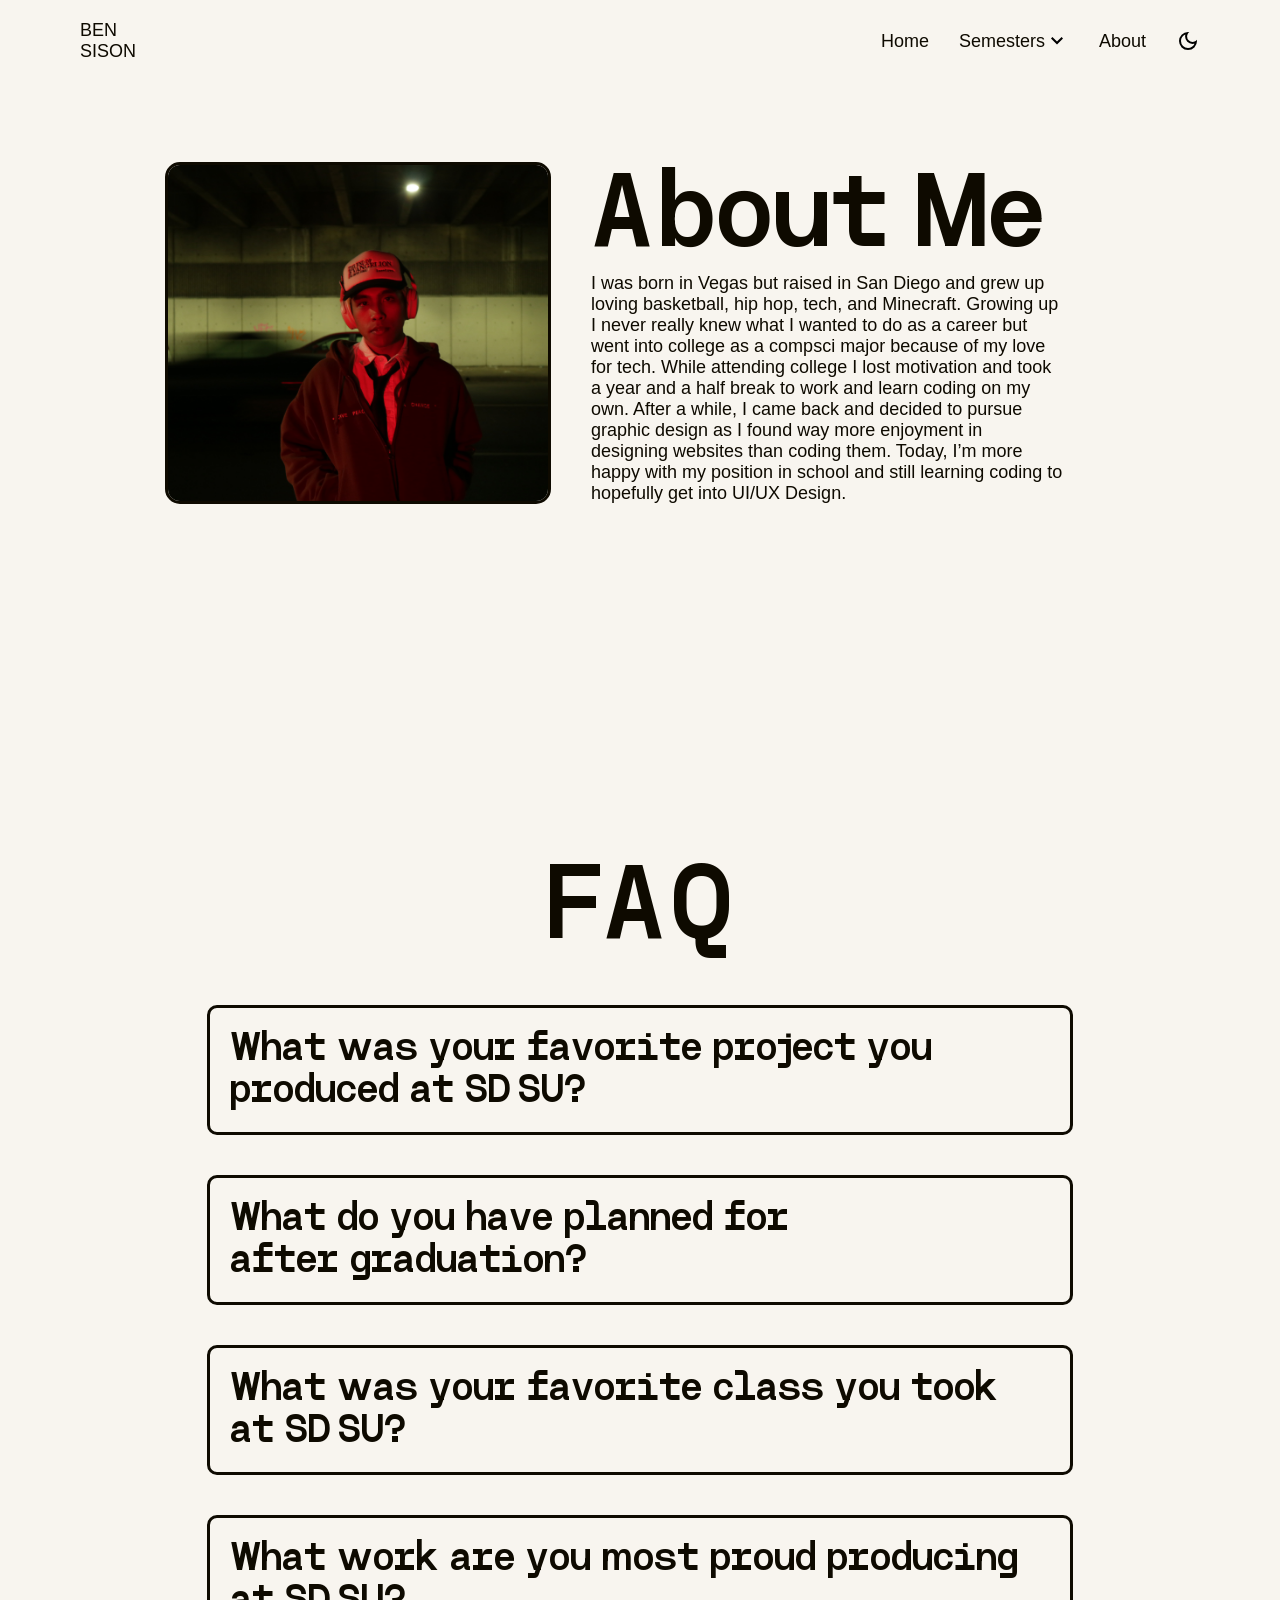
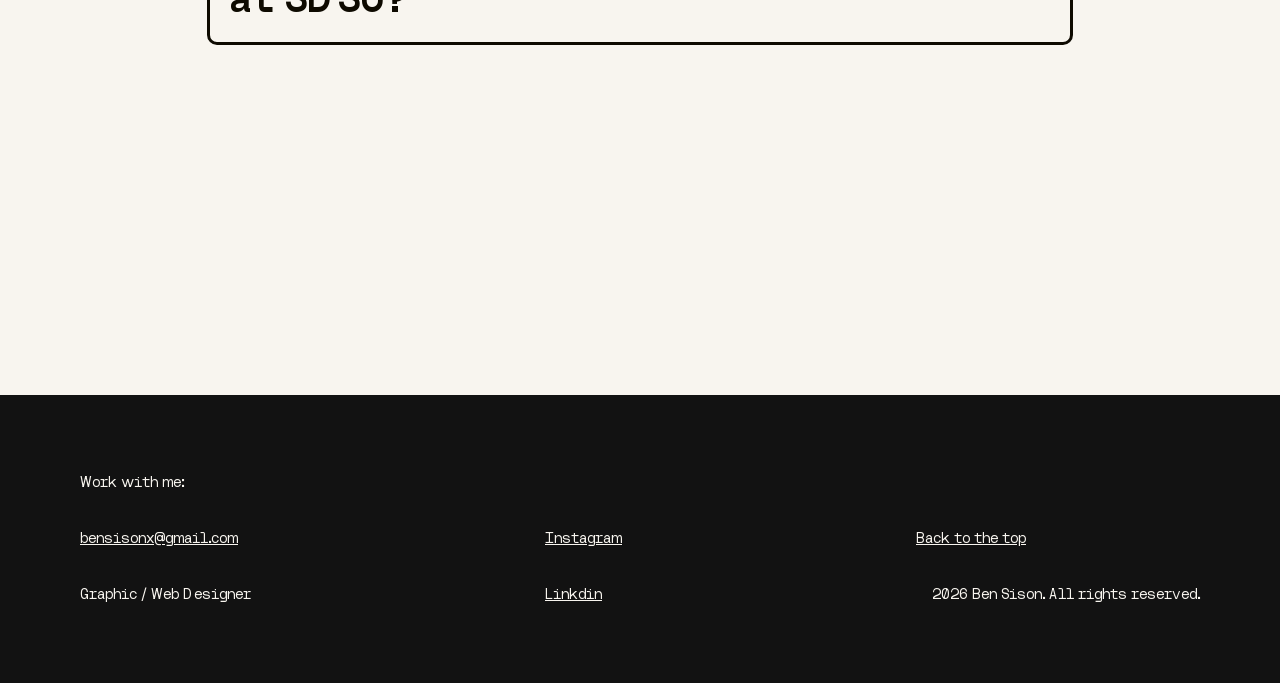
==== commit 55e7a040: "Added FAQ Toggle Interactivity and Theme Transitions FAQ now has animations when toggled. Theme for " ====
--- a/about.html
+++ b/about.html
@@ -6,6 +6,13 @@
     <title>About Me</title>
     <link rel="stylesheet" href="style.css" />
     <link rel="stylesheet" href="responsive.css" />
+
+    <script>
+        const saved = localStorage.getItem('theme');
+        if (saved === 'dark') {
+            document.documentElement.setAttribute('data-theme', 'dark');
+        }
+    </script>
 </head>
 
 <body>
@@ -16,14 +23,15 @@
                 <img src="icons/exit-icon.svg" alt="exit" onclick="showMobileLinks()" />
             </div>
             <a href="index.html">Home</a>
-             <div class="semester_links">
+            <div class="semester_links">
                 <div class="semester-hover">
                     <div class="semester-main">
                         <a>Semesters</a>
                         <img src="icons/arrow.svg" />
                     </div>
                     <div class="semester-dropdown">
-                        <a href="index.html#section-1" class="semester-option" onclick="showMobileLinks()">Semester 1</a>
+                        <a href="index.html#section-1" class="semester-option" onclick="showMobileLinks()">Semester
+                            1</a>
                         <a href="#section-3" class="semester-option" onclick="showMobileLinks()">Semester 3</a>
                         <a href="#section-4" class="semester-option" onclick="showMobileLinks()">Semester 4</a>
                         <a href="#section-2" class="semester-option" onclick="showMobileLinks()">Semester 2</a>
@@ -48,12 +56,24 @@
                                 <img src="icons/arrow.svg" />
                             </div>
                             <div class="semester-dropdown">
-                                <a href="https://bsison-sdsu.github.io/art444_bsison_college_timeline_site/index.html#section-1">Semester 1</a>
-                                <a href="https://bsison-sdsu.github.io/art444_bsison_college_timeline_site/index.html#section-2">Semester 2</a>
-                                <a href="https://bsison-sdsu.github.io/art444_bsison_college_timeline_site/index.html#section-3">Semester 3</a>
-                                <a href="https://bsison-sdsu.github.io/art444_bsison_college_timeline_site/index.html#section-4">Semester 4</a>
-                                <a href="https://bsison-sdsu.github.io/art444_bsison_college_timeline_site/index.html#section-5">Semester 5</a>
-                                <a href="https://bsison-sdsu.github.io/art444_bsison_college_timeline_site/index.html#section-6">Semester 6</a>
+                                <a
+                                    href="https://bsison-sdsu.github.io/art444_bsison_college_timeline_site/index.html#section-1">Semester
+                                    1</a>
+                                <a
+                                    href="https://bsison-sdsu.github.io/art444_bsison_college_timeline_site/index.html#section-2">Semester
+                                    2</a>
+                                <a
+                                    href="https://bsison-sdsu.github.io/art444_bsison_college_timeline_site/index.html#section-3">Semester
+                                    3</a>
+                                <a
+                                    href="https://bsison-sdsu.github.io/art444_bsison_college_timeline_site/index.html#section-4">Semester
+                                    4</a>
+                                <a
+                                    href="https://bsison-sdsu.github.io/art444_bsison_college_timeline_site/index.html#section-5">Semester
+                                    5</a>
+                                <a
+                                    href="https://bsison-sdsu.github.io/art444_bsison_college_timeline_site/index.html#section-6">Semester
+                                    6</a>
                             </div>
                         </div>
                     </div>
@@ -62,7 +82,7 @@
                 <div class="hamburger">
                     <img src="icons/hamburger.svg" onclick="showMobileLinks()" />
                 </div>
-                <img src="icons/dark_mode_24dp_000000_FILL0_wght400_GRAD0_opsz24.svg" />
+                <img id="dark-mode-toggle" src="icons/dark_mode_24dp_000000_FILL0_wght400_GRAD0_opsz24.svg" />
             </div>
         </div>
     </nav>
@@ -102,26 +122,16 @@
             <h2 class="semester_h1">FAQ</h2>
             <div class="question_container">
                 <div class="q_inner_container">
-                    <details>
-                        <summary class="semester_h3">Question 1
-                            <span>
-                                <svg xmlns="http://www.w3.org/2000/svg" height="24px" viewBox="0 -960 960 960"
-                                    width="24px" fill="#000000">
-                                    <path d="M504-480 320-664l56-56 240 240-240 240-56-56 184-184Z" />
-                                </svg>
-                            </span>
-                        </summary>
-                        <div class="q_copy_cont">
-                            <h3 class="semester_h3">What was your favorite project you produced at SDSU?</h3>
-                            <p>My favorite project I produced at SDSU was my final project for ART 344 which was a
-                                website that shared my passion for culture and design.</p>
-                        </div>
-                    </details>
+                    <h3 class="semester_h3 faq-headline">What was your favorite project you produced at SDSU?</h3>
+                    <div class="q_copy_cont">
+                        <p>My favorite project I produced at SDSU was my final project for ART 344 which was a
+                            website that shared my passion for culture and design.</p>
+                    </div>
                 </div>
             </div>
             <div class="question_container">
                 <div class="q_inner_container">
-                    <h3 class="semester_h3">What do you have planned for after graduation?</h3>
+                    <h3 class="semester_h3 faq-headline">What do you have planned for after graduation?</h3>
                     <div class="q_copy_cont">
                         <p>After graduation I plan to work in UI/UX Design and continue learning more about web
                             development.</p>
@@ -130,7 +140,7 @@
             </div>
             <div class="question_container">
                 <div class="q_inner_container">
-                    <h3 class="semester_h3">What was your favorite class you took at SDSU?</h3>
+                    <h3 class="semester_h3 faq-headline">What was your favorite class you took at SDSU?</h3>
                     <div class="q_copy_cont">
                         <p>My favorite class was ART 342A and ART 344 both of my professors were very helpful and made
                             the class enjoyable.</p>
@@ -139,7 +149,7 @@
             </div>
             <div class="question_container">
                 <div class="q_inner_container">
-                    <h3 class="semester_h3">What work are you most proud producing at SDSU?</h3>
+                    <h3 class="semester_h3 faq-headline">What work are you most proud producing at SDSU?</h3>
                     <div class="q_copy_cont">
                         <p>I am most proud of producing projects in my design classes that share my passion for culture
                             and design</p>
--- a/style.css
+++ b/style.css
@@ -33,7 +33,11 @@
 html {
     font-family: switzer, Arial, Helvetica, sans-serif;
     font-size: var(--p-desktop);
-    color: #0E0A00;
+    color: var(--primary-text-color);
+}
+
+* {
+    transition: color 0.5s ease, background-color 0.5s ease, border-color 0.5s ease, filter 0.5s ease;
 }
 
 .hook,
@@ -81,7 +85,7 @@
 .breadcrumb {
     width: 8px;
     height: 8px;
-    background-color: #0E0A00;
+    background-color: var(--primary-text-color);
 }
 
 /* NAV CSS */
@@ -108,7 +112,7 @@
 }
 
 #nav_links a {
-    color: #0E0A00;
+    color: var(--primary-text-color);
     text-decoration: none;
     font-weight: 400;
 }
@@ -161,7 +165,7 @@
 body {
     margin: 0;
     padding-top: 20px;
-    background-color: #F8F5EF;
+    background-color: var(--primary-bg-color);
 }
 
 .hook {
@@ -212,8 +216,8 @@
     width: 32%;
     aspect-ratio: 4 / 3;
     object-fit: cover;
-    border: #0E0A00 solid 3px;
-    border-radius: 15px;
+    border: var(--primary-text-color) solid 3px;
+    border-radius: 5px;
 }
 
 /* ABOUT CSS */
@@ -230,7 +234,7 @@
 #about .container img {
     width: 40%;
     object-fit: cover;
-    border: #0E0A00 solid 3px;
+    border: var(--primary-text-color) solid 3px;
     border-radius: 15px;
 }
 
@@ -257,16 +261,23 @@
 }
 
 .question_container {
-    border: #0E0A00 solid 3px;
-    padding: 10px 20px;
-    border-radius: 150px;
+    border: var(--primary-text-color) solid 3px;
+    padding: 20px 20px;
+    border-radius: 10px;
     width: 100%;
     display: flex;
-    justify-content: center;
-}
-
-.q_inner_container details .semester_h3 {
-    padding: 10px 0;
+}
+
+.q_copy_cont {
+    overflow: hidden;
+    max-height: 0;
+    transition: max-height 0.5s ease;
+}
+
+.q_copy_cont p {
+    color: var(--primary-text-color);
+    padding: 20px 0 0 0;
+    font-size: 1.5em;
 }
 
 .semester_h3 {
@@ -302,4 +313,23 @@
     display: flex;
     flex-direction: column;
     gap: 40px;
+}
+
+/* DARK MODE */
+[data-theme="dark"] {
+    --primary-bg-color: #0E0A00;
+    --primary-text-color: #F8F5EF;
+}
+
+[data-theme="dark"] body {
+    background-color: #0E0A00;
+    color: #F8F5EF;
+}
+
+[data-theme="dark"] nav img {
+    filter: invert(1);
+}
+
+[data-theme="dark"] .subhook a {
+    color: #AEABA7;
 }
--- a/responsive.css
+++ b/responsive.css
@@ -1,8 +1,6 @@
 /*Tablet CSS*/
 
 :root {
-    --primary-bg-color: #F8F5EF;
-    --primary-text-color: #0E0A00;
     --primary-font: 'Switzer', Arial, Helvetica, sans-serif;
     --secondary-font: 'Unnamed', Arial, Helvetica, sans-serif;
     --h1-desktop: 6em;
@@ -15,7 +13,7 @@
     --p-tablet: 1em;
     --h1-mobile: 2.5em;
     --h2-mobile: 1.75em;
-    --h3-mobile: 1em;
+    --h3-mobile: 1.25em;
     --p-mobile: 0.875em;
 }
 
@@ -82,6 +80,10 @@
     #faq .container {
         gap: 40px;
         padding: 30px;
+    }
+
+    .q_copy_cont p {
+        font-size: var(--p-tablet);
     }
 
 }
@@ -144,7 +146,7 @@
     }
 
     #mobile-menu a {
-        color: #0E0A00;
+        color: var(--primary-text-color);
         text-decoration: none;
     }
 
@@ -165,6 +167,7 @@
         gap: 10px;
         top: 100%;
     }
+
     section {
         margin: 180px 20px;
     }
@@ -196,7 +199,7 @@
         width: 100%;
         aspect-ratio: 4 / 3;
         object-fit: cover;
-        border: #0E0A00 solid 3px;
+        border: var(--primary-text-color) solid 3px;
         border-radius: 15px;
     }
 
@@ -222,7 +225,7 @@
         width: 80%;
         aspect-ratio: 3.5 / 4;
         object-fit: cover;
-        border: #0E0A00 solid 3px;
+        border: var(--primary-text-color) solid 3px;
         border-radius: 15px;
     }
 
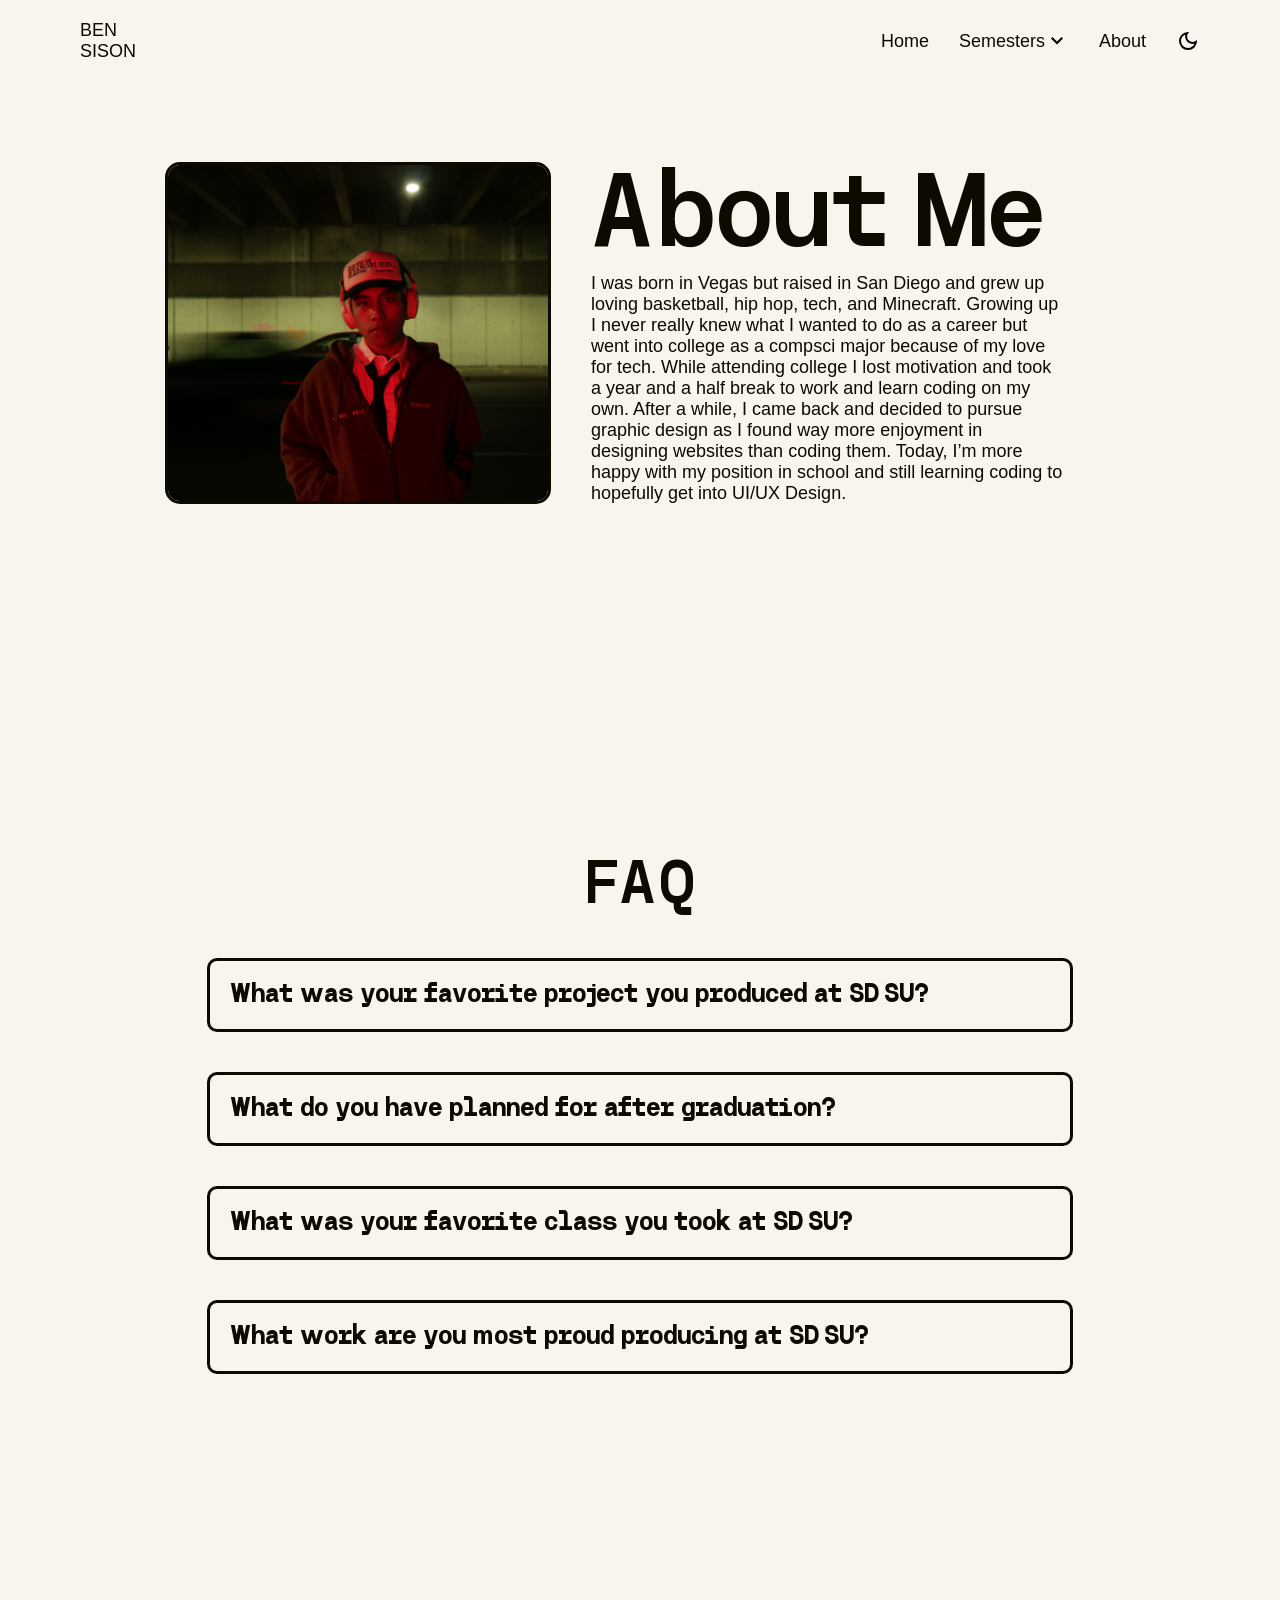
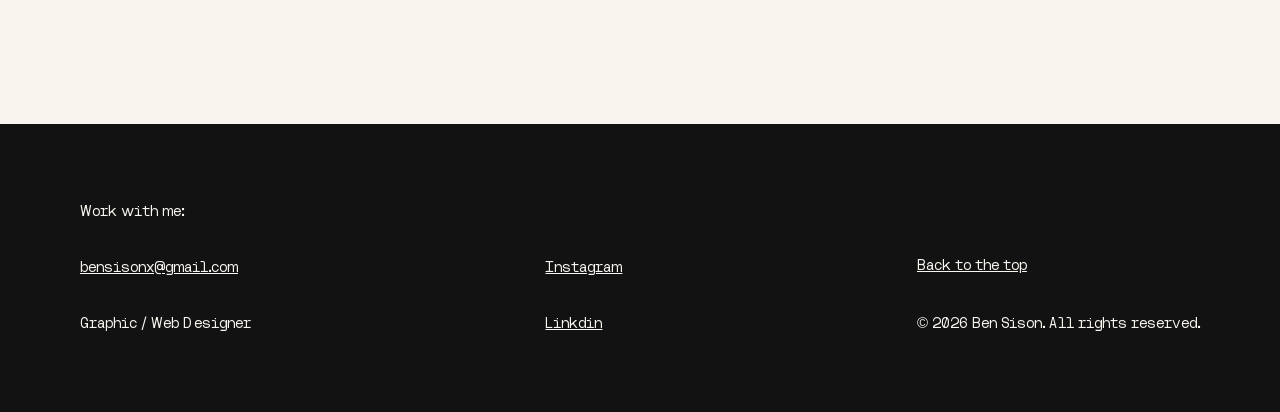
==== commit afce854f: "FAQ Touch ups and fix copyright symbol in footer." ====
--- a/about.html
+++ b/about.html
@@ -119,10 +119,10 @@
     <!-- FAQ-->
     <section id="faq">
         <div class="container">
-            <h2 class="semester_h1">FAQ</h2>
+            <h2 class="semester_h2">FAQ</h2>
             <div class="question_container">
                 <div class="q_inner_container">
-                    <h3 class="semester_h3 faq-headline">What was your favorite project you produced at SDSU?</h3>
+                    <h3 class="faq-headline">What was your favorite project you produced at SDSU?</h3>
                     <div class="q_copy_cont">
                         <p>My favorite project I produced at SDSU was my final project for ART 344 which was a
                             website that shared my passion for culture and design.</p>
@@ -131,7 +131,7 @@
             </div>
             <div class="question_container">
                 <div class="q_inner_container">
-                    <h3 class="semester_h3 faq-headline">What do you have planned for after graduation?</h3>
+                    <h3 class="faq-headline">What do you have planned for after graduation?</h3>
                     <div class="q_copy_cont">
                         <p>After graduation I plan to work in UI/UX Design and continue learning more about web
                             development.</p>
@@ -140,7 +140,7 @@
             </div>
             <div class="question_container">
                 <div class="q_inner_container">
-                    <h3 class="semester_h3 faq-headline">What was your favorite class you took at SDSU?</h3>
+                    <h3 class="faq-headline">What was your favorite class you took at SDSU?</h3>
                     <div class="q_copy_cont">
                         <p>My favorite class was ART 342A and ART 344 both of my professors were very helpful and made
                             the class enjoyable.</p>
@@ -149,7 +149,7 @@
             </div>
             <div class="question_container">
                 <div class="q_inner_container">
-                    <h3 class="semester_h3 faq-headline">What work are you most proud producing at SDSU?</h3>
+                    <h3 class="faq-headline">What work are you most proud producing at SDSU?</h3>
                     <div class="q_copy_cont">
                         <p>I am most proud of producing projects in my design classes that share my passion for culture
                             and design</p>
@@ -173,7 +173,7 @@
             </div>
             <div id="copyright">
                 <a href="#top">Back to the top</a>
-                <p>&copy; 2026 Ben Sison. All rights reserved.</p>
+                <p><span style="font-family: Arial, sans-serif;">&copy;</span> 2026 Ben Sison. All rights reserved.</p>
             </div>
         </div>
 
--- a/style.css
+++ b/style.css
@@ -5,6 +5,7 @@
     --primary-text-color: #0E0A00;
     --primary-font: 'Switzer', Helvetica, Arial, sans-serif;
     --secondary-font: 'Unnamed', Arial, Helvetica, sans-serif;
+    --hover-state-color: #8c8c8b;
     --h1-desktop: 6em;
     --h2-desktop: 3.5em;
     --h3-desktop: 2.25em;
@@ -17,6 +18,7 @@
     --h2-mobile: 1.75em;
     --h3-mobile: 1em;
     --p-mobile: 0.875em;
+    --faq-headline: 1.5em;
     scroll-behavior: smooth;
 }
 
@@ -38,6 +40,12 @@
 
 * {
     transition: color 0.5s ease, background-color 0.5s ease, border-color 0.5s ease, filter 0.5s ease;
+}
+
+.question_container:hover, .faq-headline:hover {
+    border-color: var(--hover-state-color);
+    color: var(--hover-state-color);
+    transition: color 0.05s ease, border-color 0.05s ease;
 }
 
 .hook,
@@ -277,7 +285,14 @@
 .q_copy_cont p {
     color: var(--primary-text-color);
     padding: 20px 0 0 0;
-    font-size: 1.5em;
+    font-size: var(--p-desktop);
+}
+
+.faq-headline {
+    font-family: var(--secondary-font);
+    font-size: var(--faq-headline);
+    color: var(--primary-text-color);
+    margin: 0;
 }
 
 .semester_h3 {
@@ -287,7 +302,7 @@
 /* FOOTER CSS */
 
 footer {
-    font-family: unnamed, Arial, Helvetica, sans-serif;
+    font-family: var(--secondary-font);
     font-weight: 400;
     margin: 0;
 }
--- a/responsive.css
+++ b/responsive.css
@@ -81,11 +81,6 @@
         gap: 40px;
         padding: 30px;
     }
-
-    .q_copy_cont p {
-        font-size: var(--p-tablet);
-    }
-
 }
 
 
